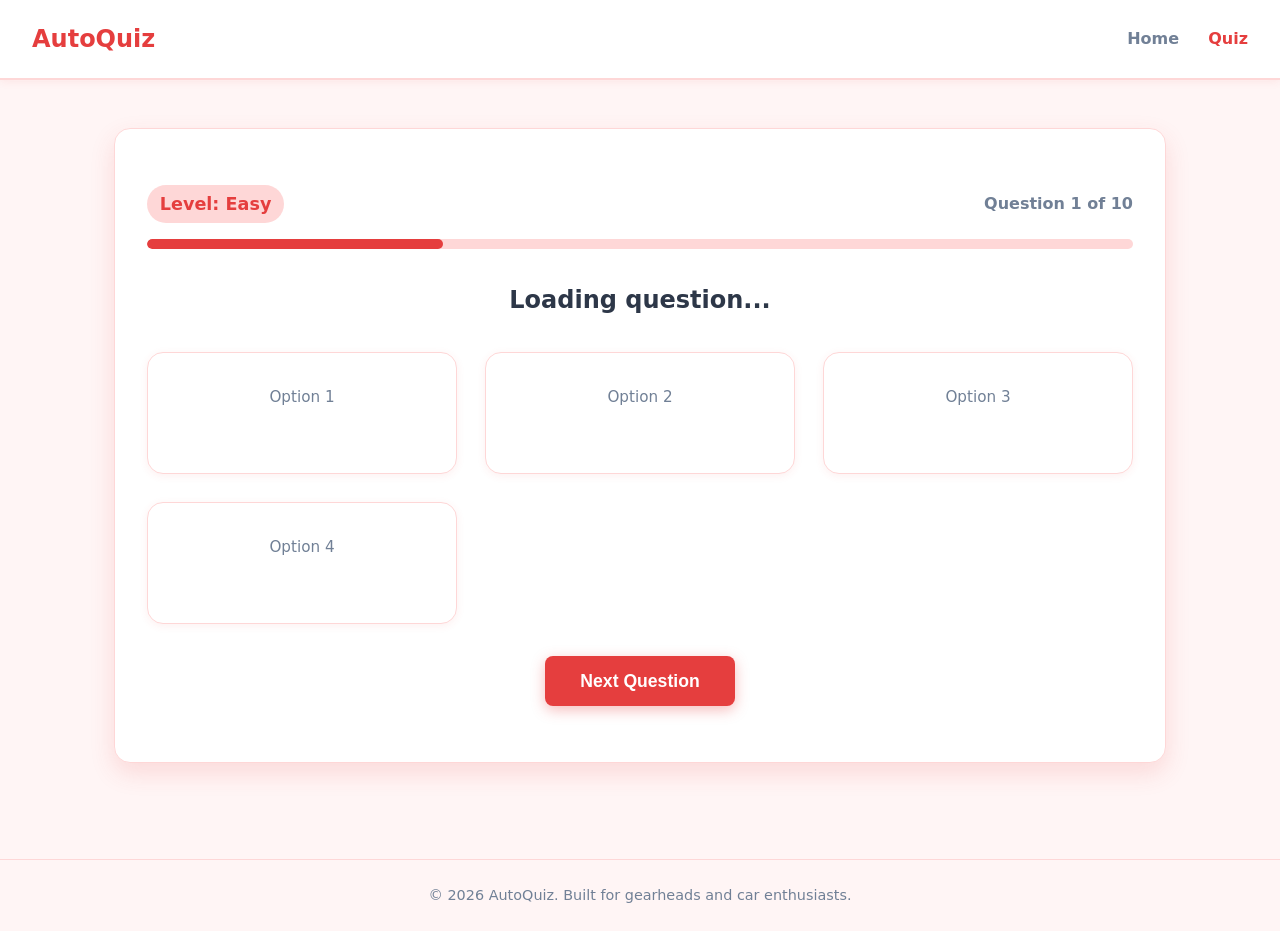
==== quiz.html @ b8077dc7 "structure done Done the css and html on the quiz app website" ====
<!DOCTYPE html>
<html lang="en">
<head>
    <meta charset="UTF-8">
    <meta name="viewport" content="width=device-width, initial-scale=1.0">
    <title>AutoQuiz - Ultimate Car Challenge</title>
    <link rel="stylesheet" href="style.css">
</head>
<body>

    <!-- HEADER -->
    <header>
        <div class="logo">AutoQuiz</div>
        <nav>
            <a href="index.html">Home</a>
            <a href="quiz.html" class="active">Quiz</a>
        </nav>
    </header>

    <main class="landing-container">
        
        <!--Guys just be careful with the styling here -->
        <!-- ACTIVE QUIZ SCREEN (Single Flow: Easy -> Medium -> Difficult) -->
        <section id="quiz-screen" class="hero fade-in">
            
            <!-- Level Indicator Badge & Question Counter -->
            <div style="display: flex; justify-content: space-between; align-items: center; margin-bottom: 1rem;">
                <span id="level-badge" class="logo" style="font-size: 1.1rem; background: var(--border-color); padding: 0.3rem 0.8rem; border-radius: 20px;">
                    Level: Easy
                </span>
                <span id="question-tracker" style="color: var(--text-muted); font-weight: 600;">
                    Question 1 of 10
                </span>
            </div>

            <!-- Progress Bar Visualization -->
            <div class="progress-container">
                <div class="progress-bar-background">
                    <div id="progress-bar" class="progress-bar-fill"></div>
                </div>
            </div>

            <!-- Dynamic Question Container -->
            <div id="question-container" style="margin: 2rem 0;">
                <h2 id="question-text">Loading question...</h2>
            </div>

            <!-- Answer Options Grid (Reuses feature-card styling) -->
            <div id="answer-options" class="features" style="margin-top: 1.5rem;">
                <div class="feature-card option-card" data-index="0">
                    <p class="option-text">Option 1</p>
                </div>
                <div class="feature-card option-card" data-index="1">
                    <p class="option-text">Option 2</p>
                </div>
                <div class="feature-card option-card" data-index="2">
                    <p class="option-text">Option 3</p>
                </div>
                <div class="feature-card option-card" data-index="3">
                    <p class="option-text">Option 4</p>
                </div>
            </div>

            <!-- Controls -->
            <div style="margin-top: 2rem;">
                <button id="next-btn" class="btn-primary" disabled>Next Question</button>
            </div>
        </section>

        <!-- RESULTS SCREEN (Hidden by default, shown via JS at the end) -->
        <section id="results-screen" class="hero fade-in" style="display: none;">
            <h1>Quiz Completed!</h1>
            <p id="final-score" style="font-size: 1.6rem; font-weight: bold; margin: 1rem 0; color: var(--primary-red);">
                You scored 0 out of 10
            </p>
            <p id="feedback-message">Great attempt on the car trivia!</p>

            <div style="margin-top: 2rem; display: flex; gap: 1rem; justify-content: center; flex-wrap: wrap;">
                <a href="quiz.html" class="btn-cta">Try Again</a>
                <a href="index.html" class="btn-primary" style="background-color: var(--text-muted);">Back to Home</a>
            </div>
        </section>

    </main>

    <!-- FOOTER -->
    <footer>
        <p>&copy; 2026 AutoQuiz. Built for gearheads and car enthusiasts.</p>
    </footer>

    <!-- LINK TO JAVASCRIPT -->
    <script src="script.js"></script>
</body>
</html>
---- style.css ----
/*1.GLOBAL VARIABLES & RESET*/
:root {
  /* Light Red Palette */
  --bg-color: #FFF5F5;            /* Soft light red background */
  --card-bg: #FFFFFF;             /* Crisp white for cards/containers */
  --primary-red: #E53E3E;         /* Main light red brand accent */
  --primary-red-hover: #C53030;   /* Deeper red for hover states */
  --text-dark: #2D3748;           /* Primary text color */
  --text-muted: #718096;          /* Subtitle text color */
  --border-color: #FED7D7;        /* Soft red border tint */

  /* UI Properties */
  --radius-sm: 8px;
  --radius-lg: 16px;
  --shadow-sm: 0 2px 8px rgba(229, 62, 62, 0.08);
  --shadow-lg: 0 10px 25px rgba(229, 62, 62, 0.15);
  --transition-fast: all 0.25s ease;
}

* {
  box-sizing: border-box;
  margin: 0;
  padding: 0;
}

body {
  font-family: 'Segoe UI', system-ui, -apple-system, sans-serif;
  background-color: var(--bg-color);
  color: var(--text-dark);
  line-height: 1.6;
  min-height: 100vh;
  display: flex;
  flex-direction: column;
}

/* 2. HEADER & FOOTER LAYOUT*/
header {
  background-color: var(--card-bg);
  padding: 1.25rem 2rem;
  display: flex;
  justify-content: space-between;
  align-items: center;
  border-bottom: 2px solid var(--border-color);
  box-shadow: var(--shadow-sm);
}

.logo {
  font-size: 1.5rem;
  font-weight: 700;
  color: var(--primary-red);
}

nav a {
  text-decoration: none;
  color: var(--text-muted);
  font-weight: 600;
  margin-left: 1.5rem;
  transition: var(--transition-fast);
}

nav a:hover, nav a.active {
  color: var(--primary-red);
}

footer {
  margin-top: auto;
  text-align: center;
  padding: 1.5rem;
  font-size: 0.9rem;
  color: var(--text-muted);
  border-top: 1px solid var(--border-color);
}/*3. LANDING PAGE & HERO SECTION */
.landing-container {
  max-width: 1100px;
  margin: 0 auto;
  padding: 3rem 1.5rem;
  width: 100%;
}

.hero {
  text-align: center;
  padding: 3.5rem 2rem;
  background-color: var(--card-bg);
  border-radius: var(--radius-lg);
  box-shadow: var(--shadow-lg);
  border: 1px solid var(--border-color);
  margin-bottom: 3rem;
}

.hero h1 {
  font-size: 2.75rem;
  color: var(--text-dark);
  margin-bottom: 1rem;
  line-height: 1.2;
}

.hero p {
  font-size: 1.15rem;
  color: var(--text-muted);
  max-width: 650px;
  margin: 0 auto 2rem auto;
}

/* 4. BUTTON STYLING & HOVER EFFECTS*/
.btn-cta, .btn-primary {
  display: inline-block;
  background-color: var(--primary-red);
  color: #FFFFFF;
  padding: 0.9rem 2.2rem;
  font-size: 1.1rem;
  font-weight: 600;
  border-radius: var(--radius-sm);
  text-decoration: none;
  border: none;
  cursor: pointer;
  box-shadow: 0 4px 14px rgba(229, 62, 62, 0.35);
  transition: var(--transition-fast);
}

.btn-cta:hover, .btn-primary:hover {
  background-color: var(--primary-red-hover);
  transform: translateY(-2px);
  box-shadow: 0 6px 20px rgba(229, 62, 62, 0.45);
}

.btn-cta:active, .btn-primary:active {
  transform: translateY(0);
}

/* 5. CARD-BASED LAYOUTS (QUIZ TOPICS / FEATURES) */
.features, .topic-grid {
  display: grid;
  grid-template-columns: repeat(auto-fit, minmax(280px, 1fr));
  gap: 1.75rem;
}

.feature-card, .topic-card {
  background-color: var(--card-bg);
  padding: 2rem;
  border-radius: var(--radius-lg);
  border: 1px solid var(--border-color);
  box-shadow: var(--shadow-sm);
  transition: var(--transition-fast);
  cursor: pointer;
}

.feature-card:hover, .topic-card:hover {
  transform: translateY(-4px);
  box-shadow: var(--shadow-lg);
  border-color: var(--primary-red);
}

.feature-card h3, .topic-card h3 {
  font-size: 1.3rem;
  color: var(--primary-red);
  margin-bottom: 0.5rem;
}

.feature-card p, .topic-card p {
  color: var(--text-muted);
  font-size: 0.95rem;
}

/* ==========================================================================
   6. PROGRESS BAR VISUALIZATION (FOR QUIZ SCREEN)
   ========================================================================== */
.progress-container {
  width: 100%;
  margin-bottom: 2rem;
}

.progress-bar-background {
  width: 100%;
  height: 10px;
  background-color: var(--border-color);
  border-radius: 5px;
  overflow: hidden;
}

.progress-bar-fill {
  height: 100%;
  width: 30%; /* Dynamic value controlled via JavaScript */
  background-color: var(--primary-red);
  border-radius: 5px;
  transition: width 0.4s ease-in-out;
}

/* ==========================================================================
   7. TRANSITION ANIMATIONS BETWEEN QUESTIONS
   ========================================================================== */
.fade-in {
  animation: fadeIn 0.4s ease-in-out forwards;
}

@keyframes fadeIn {
  from {
    opacity: 0;
    transform: translateY(10px);
  }
  to {
    opacity: 1;
    transform: translateY(0);
  }
}
/* 8. RESPONSIVE DESIGN (MOBILE & TABLET)*/
@media (max-width: 768px) {
  header {
    padding: 1rem;
  }

  .landing-container {
    padding: 1.5rem 1rem;
  }

  .hero {
    padding: 2rem 1.25rem;
  }

  .hero h1 {
    font-size: 2rem;
  }

  .hero p {
    font-size: 1rem;
  }

  .features, .topic-grid {
    grid-template-columns: 1fr; /* Single column on mobile screens */
  }
}
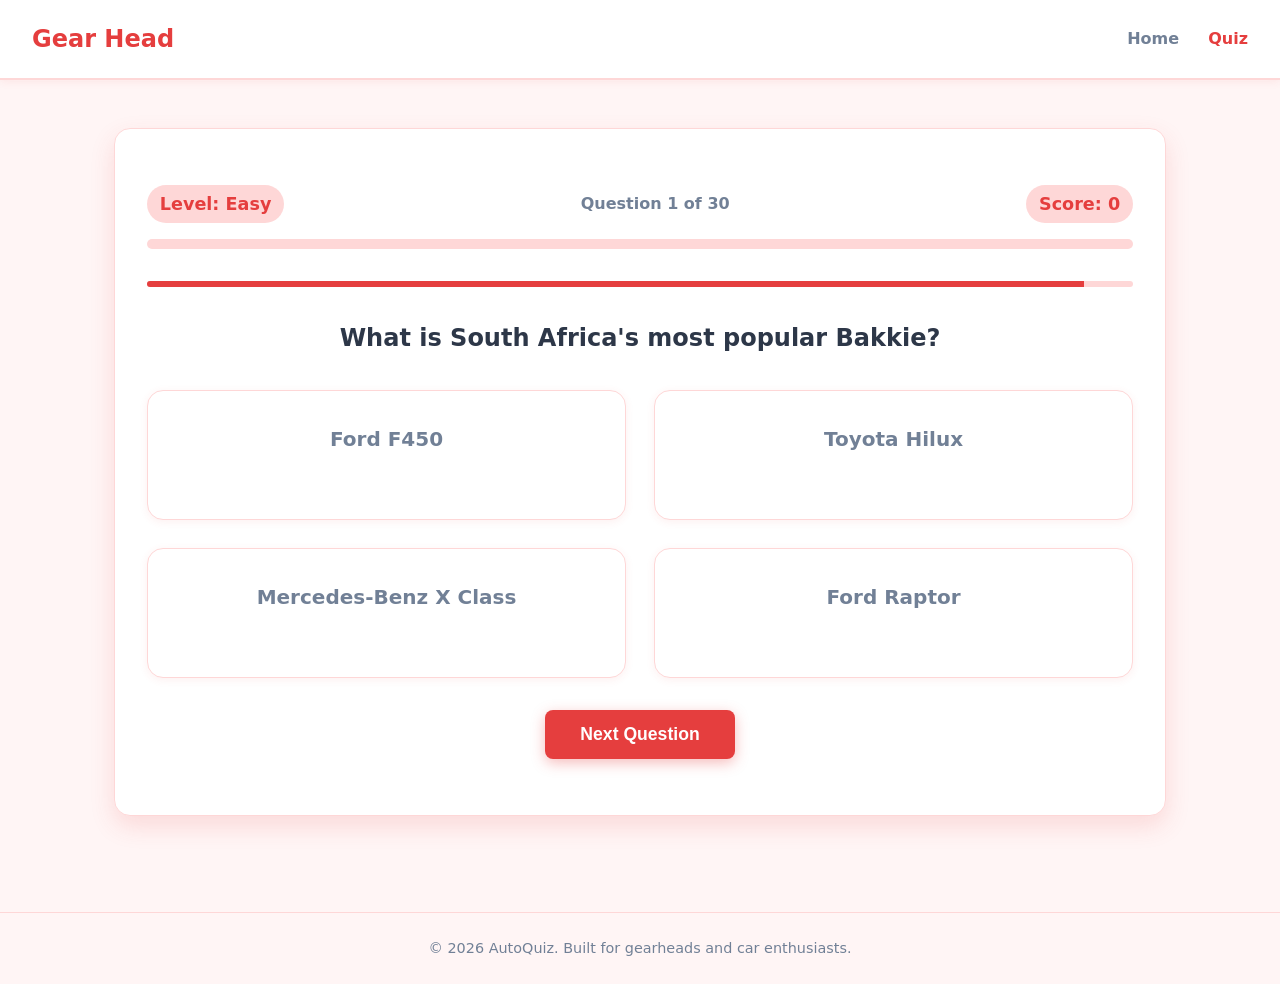
==== commit 6d508b83: "Update page titles and logo text for consistency across the application" ====
--- a/quiz.html
+++ b/quiz.html
@@ -1,94 +1,132 @@
-<!DOCTYPE html>
+<!doctype html>
 <html lang="en">
-<head>
-    <meta charset="UTF-8">
-    <meta name="viewport" content="width=device-width, initial-scale=1.0">
-    <title>AutoQuiz - Ultimate Car Challenge</title>
-    <link rel="stylesheet" href="style.css">
-</head>
-<body>
-
+  <head>
+    <meta charset="UTF-8" />
+    <meta name="viewport" content="width=device-width, initial-scale=1.0" />
+    <title>Gear Head - Ultimate Car Challenge</title>
+    <link rel="stylesheet" href="style.css" />
+  </head>
+  <body>
     <!-- HEADER -->
     <header>
-        <div class="logo">AutoQuiz</div>
-        <nav>
-            <a href="index.html">Home</a>
-            <a href="quiz.html" class="active">Quiz</a>
-        </nav>
+      <div class="logo">Gear Head</div>
+      <nav>
+        <a href="index.html">Home</a>
+        <a href="quiz.html" class="active">Quiz</a>
+      </nav>
     </header>
 
     <main class="landing-container">
-        
-        <!--Guys just be careful with the styling here -->
-        <!-- ACTIVE QUIZ SCREEN (Single Flow: Easy -> Medium -> Difficult) -->
-        <section id="quiz-screen" class="hero fade-in">
-            
-            <!-- Level Indicator Badge & Question Counter -->
-            <div style="display: flex; justify-content: space-between; align-items: center; margin-bottom: 1rem;">
-                <span id="level-badge" class="logo" style="font-size: 1.1rem; background: var(--border-color); padding: 0.3rem 0.8rem; border-radius: 20px;">
-                    Level: Easy
-                </span>
-                <span id="question-tracker" style="color: var(--text-muted); font-weight: 600;">
-                    Question 1 of 10
-                </span>
-            </div>
+      <!--Guys just be careful with the styling here -->
+      <!-- ACTIVE QUIZ SCREEN (Single Flow: Easy -> Medium -> Difficult) -->
+      <section id="quiz-screen" class="hero fade-in">
+        <!-- Level Indicator Badge & Question Counter -->
+        <div
+          style="
+            display: flex;
+            justify-content: space-between;
+            align-items: center;
+            margin-bottom: 1rem;
+          "
+        >
+          <span
+            id="level-badge"
+            class="logo"
+            style="
+              font-size: 1.1rem;
+              background: var(--border-color);
+              padding: 0.3rem 0.8rem;
+              border-radius: 20px;
+            "
+          >
+            Level: Easy
+          </span>
+          <span
+            id="question-tracker"
+            style="color: var(--text-muted); font-weight: 600"
+          >
+            Question 1 of 10
+          </span>
+        </div>
 
-            <!-- Progress Bar Visualization -->
-            <div class="progress-container">
-                <div class="progress-bar-background">
-                    <div id="progress-bar" class="progress-bar-fill"></div>
-                </div>
-            </div>
+        <!-- Progress Bar Visualization -->
+        <div class="progress-container">
+          <div class="progress-bar-background">
+            <div id="progress-bar" class="progress-bar-fill"></div>
+          </div>
+        </div>
 
-            <!-- Dynamic Question Container -->
-            <div id="question-container" style="margin: 2rem 0;">
-                <h2 id="question-text">Loading question...</h2>
-            </div>
+        <!-- Dynamic Question Container -->
+        <div id="question-container" style="margin: 2rem 0">
+          <h2 id="question-text">Loading question...</h2>
+        </div>
 
-            <!-- Answer Options Grid (Reuses feature-card styling) -->
-            <div id="answer-options" class="features" style="margin-top: 1.5rem;">
-                <div class="feature-card option-card" data-index="0">
-                    <p class="option-text">Option 1</p>
-                </div>
-                <div class="feature-card option-card" data-index="1">
-                    <p class="option-text">Option 2</p>
-                </div>
-                <div class="feature-card option-card" data-index="2">
-                    <p class="option-text">Option 3</p>
-                </div>
-                <div class="feature-card option-card" data-index="3">
-                    <p class="option-text">Option 4</p>
-                </div>
-            </div>
+        <!-- Answer Options Grid (Reuses feature-card styling) -->
+        <div id="answer-options" class="features" style="margin-top: 1.5rem">
+          <div class="feature-card option-card" data-index="0">
+            <p class="option-text">Option 1</p>
+          </div>
+          <div class="feature-card option-card" data-index="1">
+            <p class="option-text">Option 2</p>
+          </div>
+          <div class="feature-card option-card" data-index="2">
+            <p class="option-text">Option 3</p>
+          </div>
+          <div class="feature-card option-card" data-index="3">
+            <p class="option-text">Option 4</p>
+          </div>
+        </div>
 
-            <!-- Controls -->
-            <div style="margin-top: 2rem;">
-                <button id="next-btn" class="btn-primary" disabled>Next Question</button>
-            </div>
-        </section>
+        <!-- Controls -->
+        <div style="margin-top: 2rem">
+          <button id="next-btn" class="btn-primary" disabled>
+            Next Question
+          </button>
+        </div>
+      </section>
 
-        <!-- RESULTS SCREEN (Hidden by default, shown via JS at the end) -->
-        <section id="results-screen" class="hero fade-in" style="display: none;">
-            <h1>Quiz Completed!</h1>
-            <p id="final-score" style="font-size: 1.6rem; font-weight: bold; margin: 1rem 0; color: var(--primary-red);">
-                You scored 0 out of 10
-            </p>
-            <p id="feedback-message">Great attempt on the car trivia!</p>
+      <!-- RESULTS SCREEN (Hidden by default, shown via JS at the end) -->
+      <section id="results-screen" class="hero fade-in" style="display: none">
+        <h1>Quiz Completed!</h1>
+        <p
+          id="final-score"
+          style="
+            font-size: 1.6rem;
+            font-weight: bold;
+            margin: 1rem 0;
+            color: var(--primary-red);
+          "
+        >
+          You scored 0 out of 10
+        </p>
+        <p id="feedback-message">Great attempt on the car trivia!</p>
 
-            <div style="margin-top: 2rem; display: flex; gap: 1rem; justify-content: center; flex-wrap: wrap;">
-                <a href="quiz.html" class="btn-cta">Try Again</a>
-                <a href="index.html" class="btn-primary" style="background-color: var(--text-muted);">Back to Home</a>
-            </div>
-        </section>
-
+        <div
+          style="
+            margin-top: 2rem;
+            display: flex;
+            gap: 1rem;
+            justify-content: center;
+            flex-wrap: wrap;
+          "
+        >
+          <a href="quiz.html" class="btn-cta">Try Again</a>
+          <a
+            href="index.html"
+            class="btn-primary"
+            style="background-color: var(--text-muted)"
+            >Back to Home</a
+          >
+        </div>
+      </section>
     </main>
 
     <!-- FOOTER -->
     <footer>
-        <p>&copy; 2026 AutoQuiz. Built for gearheads and car enthusiasts.</p>
+      <p>&copy; 2026 AutoQuiz. Built for gearheads and car enthusiasts.</p>
     </footer>
 
     <!-- LINK TO JAVASCRIPT -->
     <script src="script.js"></script>
-</body>
-</html>+  </body>
+</html>
--- a/style.css
+++ b/style.css
@@ -1,13 +1,13 @@
- /*1.GLOBAL VARIABLES & RESET*/
+/*1.GLOBAL VARIABLES & RESET*/
 :root {
   /* Light Red Palette */
-  --bg-color: #FFF5F5;            /* Soft light red background */
-  --card-bg: #FFFFFF;             /* Crisp white for cards/containers */
-  --primary-red: #E53E3E;         /* Main light red brand accent */
-  --primary-red-hover: #C53030;   /* Deeper red for hover states */
-  --text-dark: #2D3748;           /* Primary text color */
-  --text-muted: #718096;          /* Subtitle text color */
-  --border-color: #FED7D7;        /* Soft red border tint */
+  --bg-color: #fff5f5; /* Soft light red background */
+  --card-bg: #ffffff; /* Crisp white for cards/containers */
+  --primary-red: #e53e3e; /* Main light red brand accent */
+  --primary-red-hover: #c53030; /* Deeper red for hover states */
+  --text-dark: #2d3748; /* Primary text color */
+  --text-muted: #718096; /* Subtitle text color */
+  --border-color: #fed7d7; /* Soft red border tint */
 
   /* UI Properties */
   --radius-sm: 8px;
@@ -23,8 +23,16 @@
   padding: 0;
 }
 
+html {
+  scroll-behavior: smooth;
+}
+
 body {
-  font-family: 'Segoe UI', system-ui, -apple-system, sans-serif;
+  font-family:
+    "Segoe UI",
+    system-ui,
+    -apple-system,
+    sans-serif;
   background-color: var(--bg-color);
   color: var(--text-dark);
   line-height: 1.6;
@@ -58,7 +66,8 @@
   transition: var(--transition-fast);
 }
 
-nav a:hover, nav a.active {
+nav a:hover,
+nav a.active {
   color: var(--primary-red);
 }
 
@@ -69,7 +78,7 @@
   font-size: 0.9rem;
   color: var(--text-muted);
   border-top: 1px solid var(--border-color);
-}/*3. LANDING PAGE & HERO SECTION */
+} /*3. LANDING PAGE & HERO SECTION */
 .landing-container {
   max-width: 1100px;
   margin: 0 auto;
@@ -102,10 +111,11 @@
 }
 
 /* 4. BUTTON STYLING & HOVER EFFECTS*/
-.btn-cta, .btn-primary {
+.btn-cta,
+.btn-primary {
   display: inline-block;
   background-color: var(--primary-red);
-  color: #FFFFFF;
+  color: #ffffff;
   padding: 0.9rem 2.2rem;
   font-size: 1.1rem;
   font-weight: 600;
@@ -117,21 +127,33 @@
   transition: var(--transition-fast);
 }
 
-.btn-cta:hover, .btn-primary:hover {
+.btn-cta:hover,
+.btn-primary:hover {
   background-color: var(--primary-red-hover);
   transform: translateY(-2px);
   box-shadow: 0 6px 20px rgba(229, 62, 62, 0.45);
 }
 
-.btn-cta:active, .btn-primary:active {
+.btn-cta:active,
+.btn-primary:active {
   transform: translateY(0);
 }
 
 /* 5. CARD-BASED LAYOUTS (QUIZ TOPICS / FEATURES) */
-.features, .topic-grid {
+.features,
+.topic-grid {
   display: grid;
   grid-template-columns: repeat(auto-fit, minmax(280px, 1fr));
   gap: 1.75rem;
+}
+
+#answer-options.features {
+  grid-template-columns: repeat(2, 1fr);
+}
+
+#answer-options .option-text {
+  font-size: 1.25rem;
+  font-weight: 600;
 }
 
 .feature-card, .topic-card {
@@ -144,19 +166,22 @@
   cursor: pointer;
 }
 
-.feature-card:hover, .topic-card:hover {
+.feature-card:hover,
+.topic-card:hover {
   transform: translateY(-4px);
   box-shadow: var(--shadow-lg);
   border-color: var(--primary-red);
 }
 
-.feature-card h3, .topic-card h3 {
+.feature-card h3,
+.topic-card h3 {
   font-size: 1.3rem;
   color: var(--primary-red);
   margin-bottom: 0.5rem;
 }
 
-.feature-card p, .topic-card p {
+.feature-card p,
+.topic-card p {
   color: var(--text-muted);
   font-size: 0.95rem;
 }
@@ -224,7 +249,8 @@
     font-size: 1rem;
   }
 
-  .features, .topic-grid {
+  .features,
+  .topic-grid {
     grid-template-columns: 1fr; /* Single column on mobile screens */
   }
-}+}
